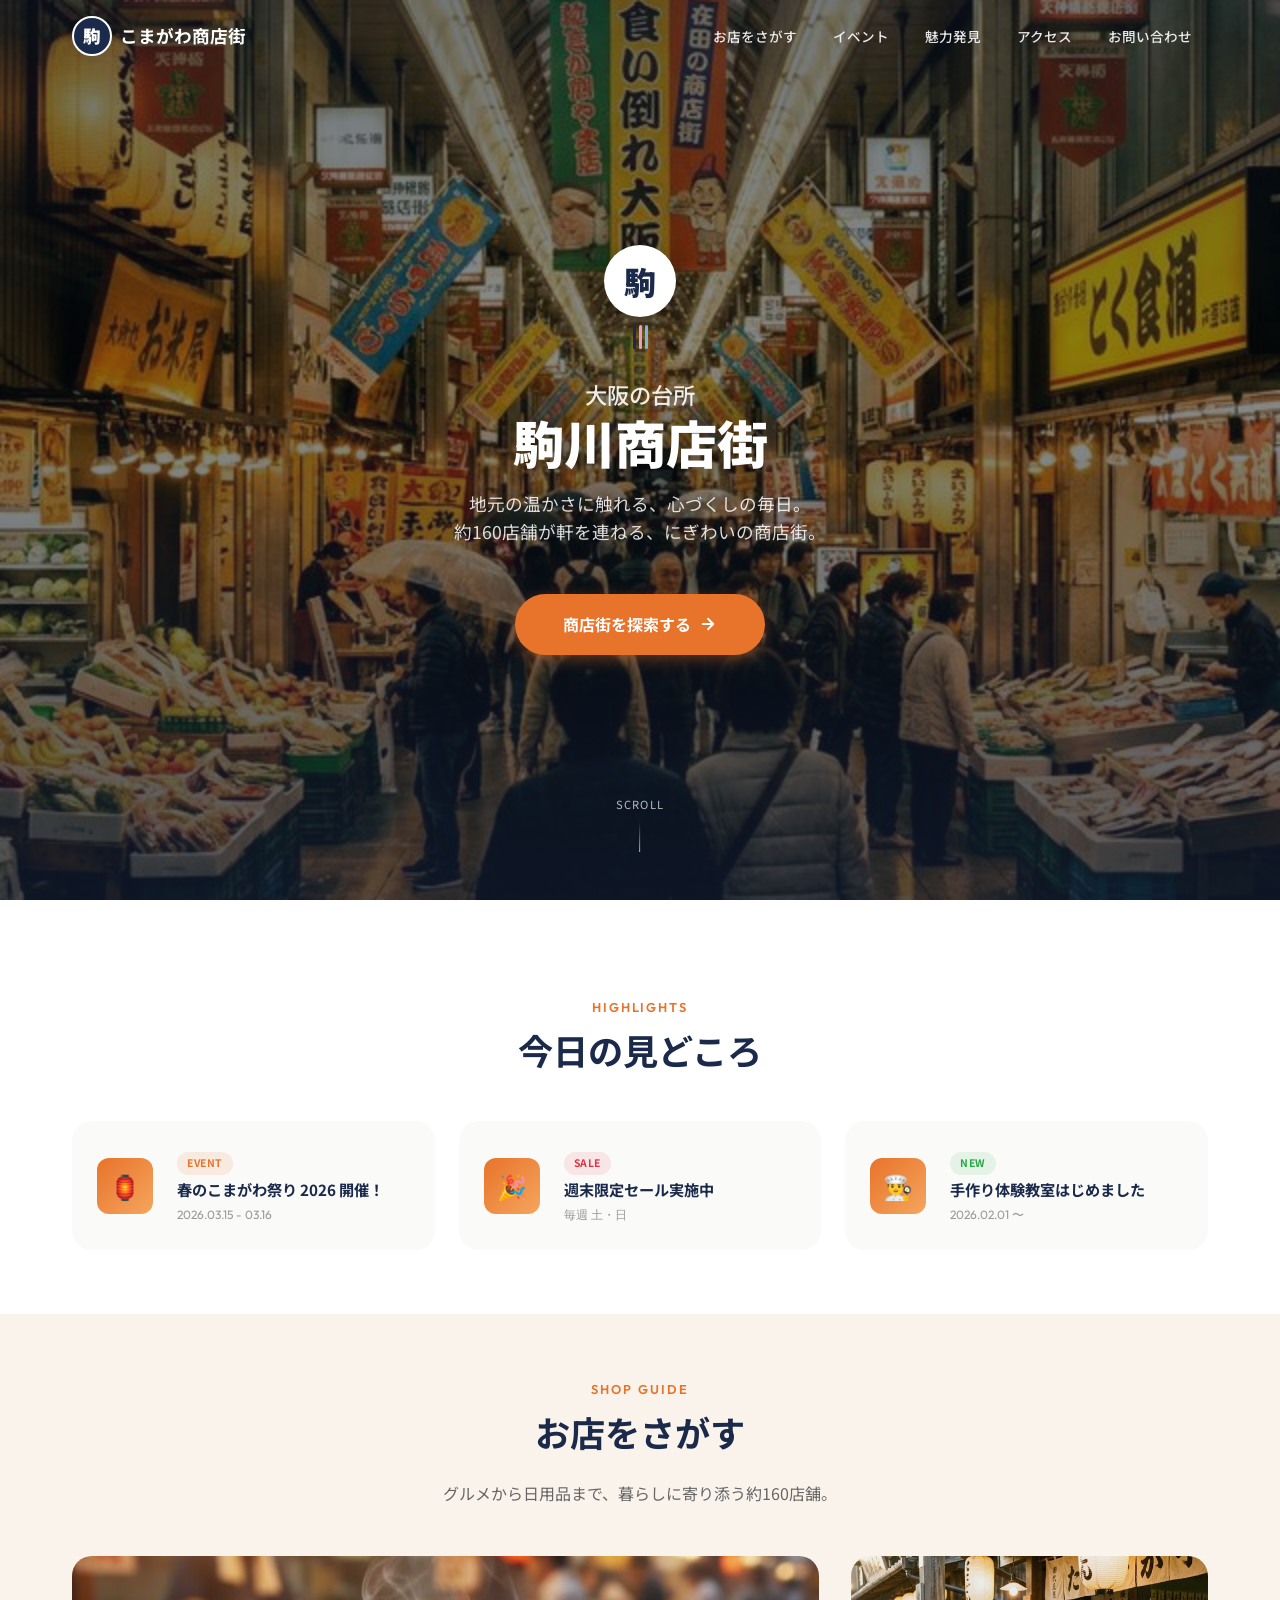
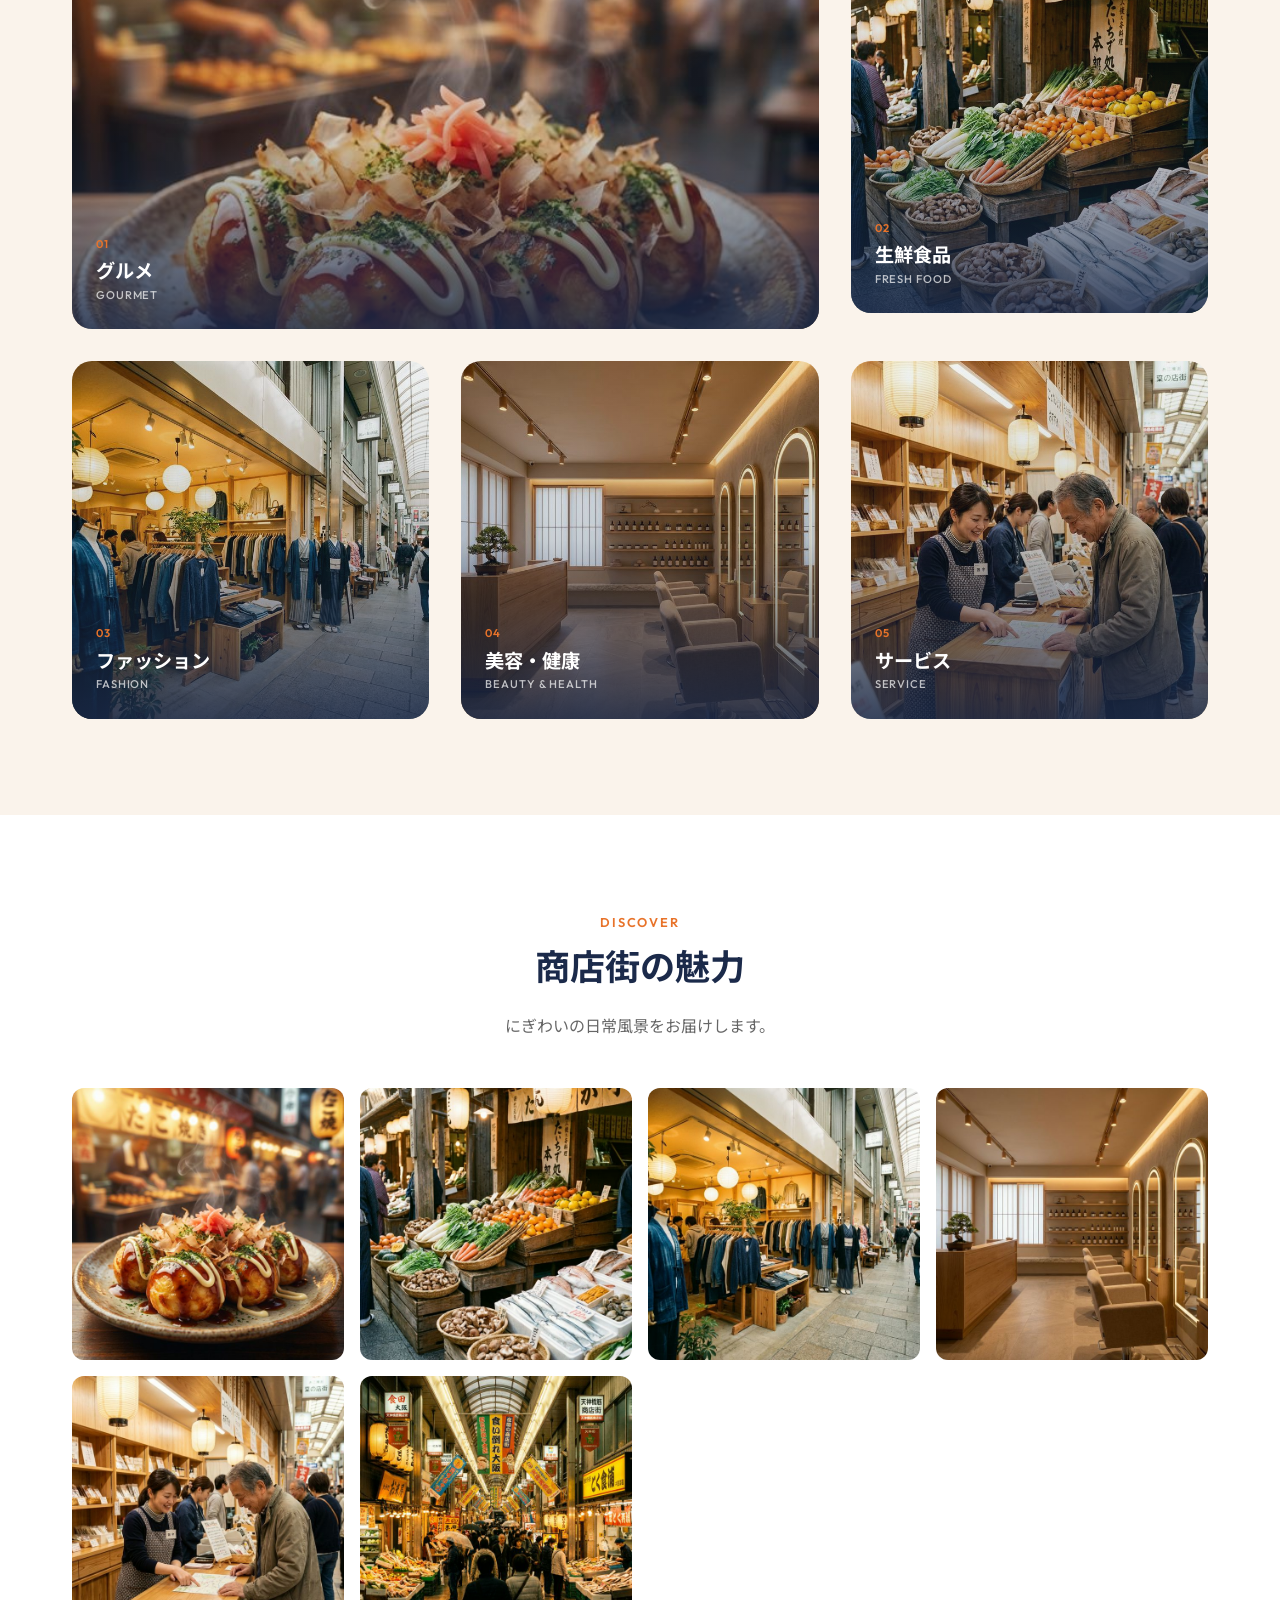
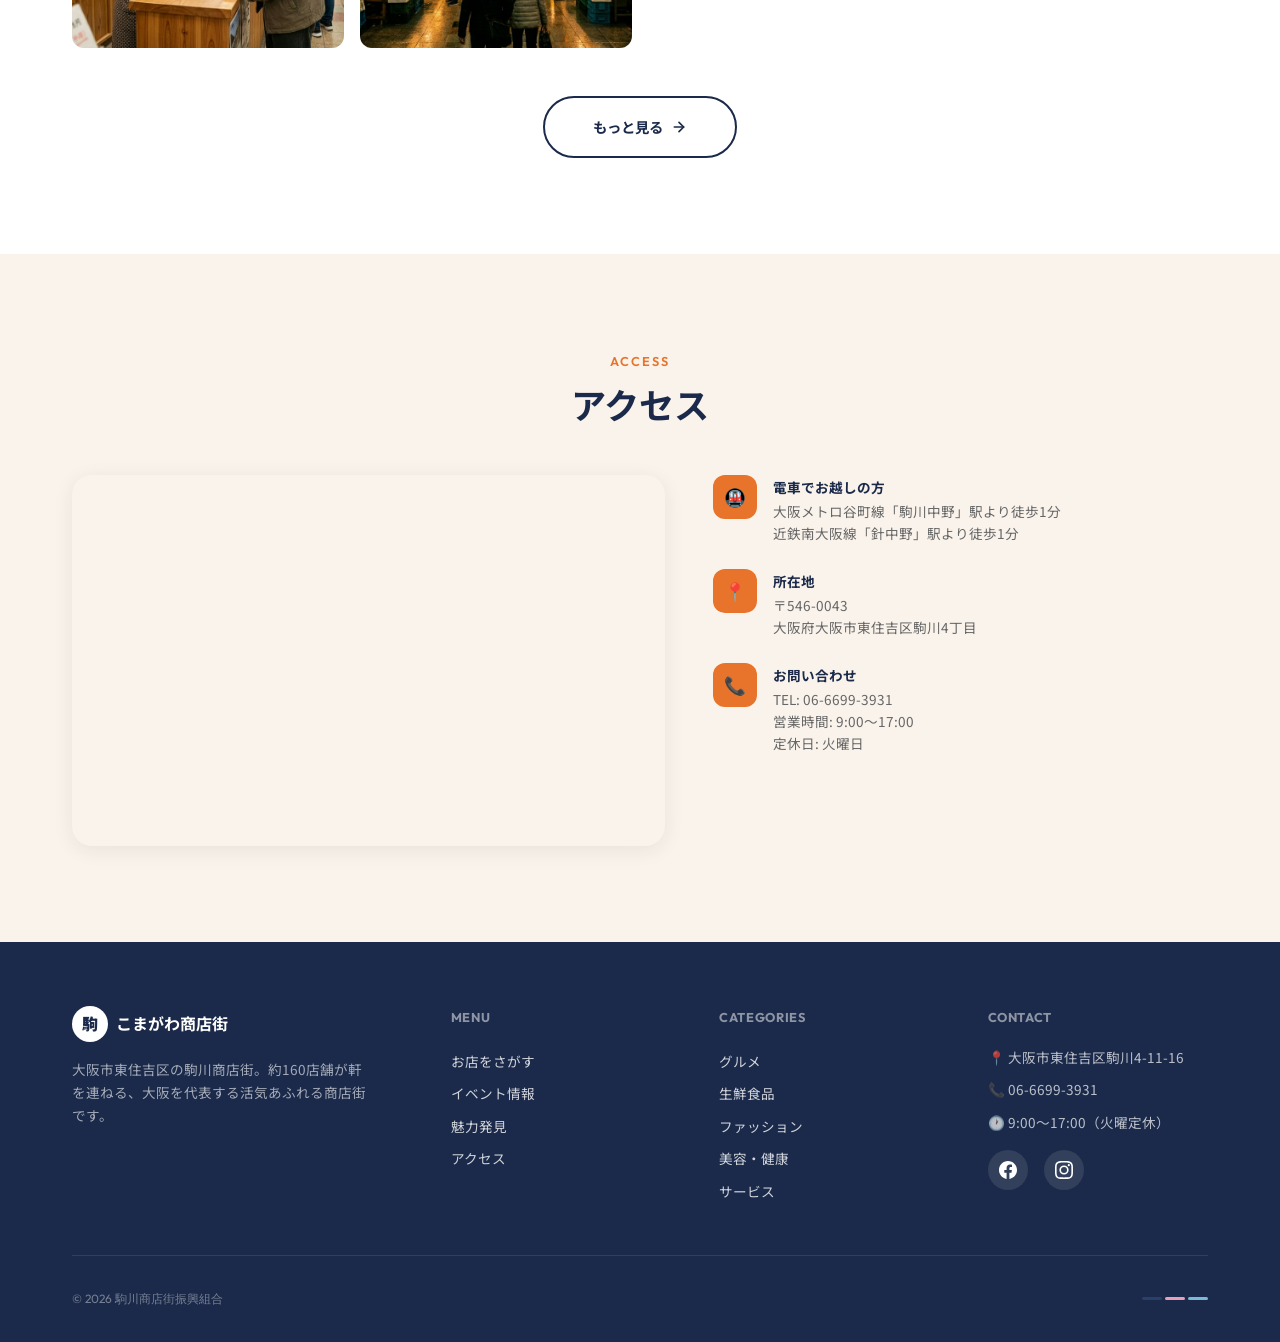
==== index.html @ 29449b1c "Initial commit: Komagawa Shopping Street renewal Phase 1 (Top page)" ====
<!DOCTYPE html>
<html lang="ja">
<head>
  <meta charset="UTF-8">
  <meta name="viewport" content="width=device-width, initial-scale=1.0">
  <title>駒川商店街 | 大阪の台所 こまがわ商店街</title>
  <meta name="description" content="大阪市東住吉区の駒川商店街。グルメ・生鮮食品・ファッション・美容など約160店舗が軒を連ねる、大阪を代表する商店街です。">
  <meta name="keywords" content="駒川商店街, こまがわ, 大阪, 東住吉区, 商店街, グルメ, ショッピング">
  <meta property="og:title" content="駒川商店街 | 大阪の台所 こまがわ商店街">
  <meta property="og:description" content="大阪市東住吉区の駒川商店街。グルメ・生鮮食品・ファッション・美容など約160店舗が軒を連ねる商店街。">
  <meta property="og:type" content="website">
  <meta property="og:url" content="https://komagawa.net/">
  <link rel="preconnect" href="https://fonts.googleapis.com">
  <link rel="preconnect" href="https://fonts.gstatic.com" crossorigin>
  <link href="https://fonts.googleapis.com/css2?family=Noto+Sans+JP:wght@400;500;700;900&family=Outfit:wght@400;500;600;700&display=swap" rel="stylesheet">
  <link rel="stylesheet" href="styles.css">
</head>
<body>

  <!-- ===== HEADER ===== -->
  <header class="header" id="header">
    <div class="header-inner">
      <a href="#" class="logo">
        <div class="logo-icon">駒</div>
        <span class="logo-text">こまがわ商店街</span>
      </a>

      <nav class="nav-desktop" id="navDesktop">
        <a href="#categories">お店をさがす</a>
        <a href="#highlights">イベント</a>
        <a href="#gallery">魅力発見</a>
        <a href="#access">アクセス</a>
        <a href="#footer">お問い合わせ</a>
      </nav>

      <button class="hamburger" id="hamburger" aria-label="メニューを開く">
        <span></span>
        <span></span>
        <span></span>
      </button>
    </div>
  </header>

  <!-- ===== MOBILE NAV ===== -->
  <nav class="nav-mobile" id="navMobile">
    <a href="#categories" class="nav-mobile-link">お店をさがす</a>
    <a href="#highlights" class="nav-mobile-link">イベント</a>
    <a href="#gallery" class="nav-mobile-link">魅力発見</a>
    <a href="#access" class="nav-mobile-link">アクセス</a>
    <a href="#footer" class="nav-mobile-link">お問い合わせ</a>
    <div class="nav-mobile-stripe">
      <span></span>
      <span></span>
      <span></span>
    </div>
  </nav>

  <!-- ===== HERO ===== -->
  <section class="hero" id="hero">
    <img src="images/hero.png" alt="駒川商店街の活気あふれる風景" class="hero-bg">
    <div class="hero-overlay"></div>

    <div class="hero-content">
      <div class="hero-logo-mark">
        <div class="hero-logo-circle">駒</div>
        <div class="hero-tricolor">
          <span></span>
          <span></span>
          <span></span>
        </div>
      </div>
      <h1 class="hero-title">
        <span>大阪の台所</span>
        駒川商店街
      </h1>
      <p class="hero-subtitle">地元の温かさに触れる、心づくしの毎日。<br>約160店舗が軒を連ねる、にぎわいの商店街。</p>
      <a href="#categories" class="hero-cta">
        商店街を探索する
        <svg xmlns="http://www.w3.org/2000/svg" viewBox="0 0 24 24" fill="none" stroke="currentColor" stroke-width="2.5" stroke-linecap="round" stroke-linejoin="round"><path d="M5 12h14"/><path d="m12 5 7 7-7 7"/></svg>
      </a>
    </div>

    <div class="hero-scroll">
      SCROLL
      <div class="hero-scroll-line"></div>
    </div>
  </section>

  <!-- ===== HIGHLIGHTS ===== -->
  <section class="highlights" id="highlights">
    <div class="container">
      <div class="highlights-header reveal">
        <p class="section-label">Highlights</p>
        <h2 class="section-title">今日の見どころ</h2>
      </div>

      <div class="highlights-grid">
        <a href="#" class="highlight-card reveal reveal-delay-1">
          <div class="highlight-icon">🏮</div>
          <div class="highlight-content">
            <span class="highlight-badge event">Event</span>
            <h3 class="highlight-title">春のこまがわ祭り 2026 開催！</h3>
            <p class="highlight-date">2026.03.15 - 03.16</p>
          </div>
        </a>

        <a href="#" class="highlight-card reveal reveal-delay-2">
          <div class="highlight-icon">🎉</div>
          <div class="highlight-content">
            <span class="highlight-badge sale">Sale</span>
            <h3 class="highlight-title">週末限定セール実施中</h3>
            <p class="highlight-date">毎週 土・日</p>
          </div>
        </a>

        <a href="#" class="highlight-card reveal reveal-delay-3">
          <div class="highlight-icon">👨‍🍳</div>
          <div class="highlight-content">
            <span class="highlight-badge news">New</span>
            <h3 class="highlight-title">手作り体験教室はじめました</h3>
            <p class="highlight-date">2026.02.01 〜</p>
          </div>
        </a>
      </div>
    </div>
  </section>

  <!-- ===== CATEGORIES ===== -->
  <section class="categories" id="categories">
    <div class="container">
      <div class="categories-header reveal">
        <p class="section-label">Shop Guide</p>
        <h2 class="section-title">お店をさがす</h2>
        <p class="section-subtitle">グルメから日用品まで、暮らしに寄り添う約160店舗。</p>
      </div>

      <div class="categories-grid">
        <a href="#" class="category-card featured reveal reveal-delay-1">
          <img src="images/gourmet.png" alt="グルメ" loading="lazy">
          <div class="category-overlay">
            <span class="category-number">01</span>
            <h3 class="category-name">グルメ</h3>
            <p class="category-name-en">Gourmet</p>
          </div>
          <div class="category-arrow">
            <svg xmlns="http://www.w3.org/2000/svg" width="16" height="16" viewBox="0 0 24 24" fill="none" stroke="currentColor" stroke-width="2.5" stroke-linecap="round" stroke-linejoin="round"><path d="M5 12h14"/><path d="m12 5 7 7-7 7"/></svg>
          </div>
        </a>

        <a href="#" class="category-card reveal reveal-delay-2">
          <img src="images/fresh-food.png" alt="生鮮食品" loading="lazy">
          <div class="category-overlay">
            <span class="category-number">02</span>
            <h3 class="category-name">生鮮食品</h3>
            <p class="category-name-en">Fresh Food</p>
          </div>
          <div class="category-arrow">
            <svg xmlns="http://www.w3.org/2000/svg" width="16" height="16" viewBox="0 0 24 24" fill="none" stroke="currentColor" stroke-width="2.5" stroke-linecap="round" stroke-linejoin="round"><path d="M5 12h14"/><path d="m12 5 7 7-7 7"/></svg>
          </div>
        </a>

        <a href="#" class="category-card reveal reveal-delay-3">
          <img src="images/fashion.png" alt="ファッション" loading="lazy">
          <div class="category-overlay">
            <span class="category-number">03</span>
            <h3 class="category-name">ファッション</h3>
            <p class="category-name-en">Fashion</p>
          </div>
          <div class="category-arrow">
            <svg xmlns="http://www.w3.org/2000/svg" width="16" height="16" viewBox="0 0 24 24" fill="none" stroke="currentColor" stroke-width="2.5" stroke-linecap="round" stroke-linejoin="round"><path d="M5 12h14"/><path d="m12 5 7 7-7 7"/></svg>
          </div>
        </a>

        <a href="#" class="category-card reveal reveal-delay-1">
          <img src="images/beauty.png" alt="美容・健康" loading="lazy">
          <div class="category-overlay">
            <span class="category-number">04</span>
            <h3 class="category-name">美容・健康</h3>
            <p class="category-name-en">Beauty & Health</p>
          </div>
          <div class="category-arrow">
            <svg xmlns="http://www.w3.org/2000/svg" width="16" height="16" viewBox="0 0 24 24" fill="none" stroke="currentColor" stroke-width="2.5" stroke-linecap="round" stroke-linejoin="round"><path d="M5 12h14"/><path d="m12 5 7 7-7 7"/></svg>
          </div>
        </a>

        <a href="#" class="category-card reveal reveal-delay-2">
          <img src="images/service.png" alt="サービス" loading="lazy">
          <div class="category-overlay">
            <span class="category-number">05</span>
            <h3 class="category-name">サービス</h3>
            <p class="category-name-en">Service</p>
          </div>
          <div class="category-arrow">
            <svg xmlns="http://www.w3.org/2000/svg" width="16" height="16" viewBox="0 0 24 24" fill="none" stroke="currentColor" stroke-width="2.5" stroke-linecap="round" stroke-linejoin="round"><path d="M5 12h14"/><path d="m12 5 7 7-7 7"/></svg>
          </div>
        </a>
      </div>
    </div>
  </section>

  <!-- ===== GALLERY ===== -->
  <section class="gallery" id="gallery">
    <div class="container">
      <div class="gallery-header reveal">
        <p class="section-label">Discover</p>
        <h2 class="section-title">商店街の魅力</h2>
        <p class="section-subtitle">にぎわいの日常風景をお届けします。</p>
      </div>

      <div class="gallery-grid">
        <div class="gallery-item reveal">
          <img src="images/gourmet.png" alt="商店街の風景" loading="lazy">
          <div class="gallery-item-overlay">
            <svg xmlns="http://www.w3.org/2000/svg" viewBox="0 0 24 24" fill="none" stroke="currentColor" stroke-width="2" stroke-linecap="round" stroke-linejoin="round"><circle cx="11" cy="11" r="8"/><path d="m21 21-4.3-4.3"/></svg>
          </div>
        </div>
        <div class="gallery-item reveal reveal-delay-1">
          <img src="images/fresh-food.png" alt="新鮮な食材" loading="lazy">
          <div class="gallery-item-overlay">
            <svg xmlns="http://www.w3.org/2000/svg" viewBox="0 0 24 24" fill="none" stroke="currentColor" stroke-width="2" stroke-linecap="round" stroke-linejoin="round"><circle cx="11" cy="11" r="8"/><path d="m21 21-4.3-4.3"/></svg>
          </div>
        </div>
        <div class="gallery-item reveal reveal-delay-2">
          <img src="images/fashion.png" alt="おしゃれなお店" loading="lazy">
          <div class="gallery-item-overlay">
            <svg xmlns="http://www.w3.org/2000/svg" viewBox="0 0 24 24" fill="none" stroke="currentColor" stroke-width="2" stroke-linecap="round" stroke-linejoin="round"><circle cx="11" cy="11" r="8"/><path d="m21 21-4.3-4.3"/></svg>
          </div>
        </div>
        <div class="gallery-item reveal reveal-delay-3">
          <img src="images/beauty.png" alt="くつろぎの空間" loading="lazy">
          <div class="gallery-item-overlay">
            <svg xmlns="http://www.w3.org/2000/svg" viewBox="0 0 24 24" fill="none" stroke="currentColor" stroke-width="2" stroke-linecap="round" stroke-linejoin="round"><circle cx="11" cy="11" r="8"/><path d="m21 21-4.3-4.3"/></svg>
          </div>
        </div>
        <div class="gallery-item reveal">
          <img src="images/service.png" alt="あたたかい接客" loading="lazy">
          <div class="gallery-item-overlay">
            <svg xmlns="http://www.w3.org/2000/svg" viewBox="0 0 24 24" fill="none" stroke="currentColor" stroke-width="2" stroke-linecap="round" stroke-linejoin="round"><circle cx="11" cy="11" r="8"/><path d="m21 21-4.3-4.3"/></svg>
          </div>
        </div>
        <div class="gallery-item reveal reveal-delay-1">
          <img src="images/hero.png" alt="にぎわう商店街" loading="lazy">
          <div class="gallery-item-overlay">
            <svg xmlns="http://www.w3.org/2000/svg" viewBox="0 0 24 24" fill="none" stroke="currentColor" stroke-width="2" stroke-linecap="round" stroke-linejoin="round"><circle cx="11" cy="11" r="8"/><path d="m21 21-4.3-4.3"/></svg>
          </div>
        </div>
      </div>

      <div class="gallery-more reveal">
        <a href="#" class="btn-outline">
          もっと見る
          <svg xmlns="http://www.w3.org/2000/svg" width="16" height="16" viewBox="0 0 24 24" fill="none" stroke="currentColor" stroke-width="2.5" stroke-linecap="round" stroke-linejoin="round"><path d="M5 12h14"/><path d="m12 5 7 7-7 7"/></svg>
        </a>
      </div>
    </div>
  </section>

  <!-- ===== ACCESS ===== -->
  <section class="access" id="access">
    <div class="container">
      <div class="access-header reveal">
        <p class="section-label">Access</p>
        <h2 class="section-title">アクセス</h2>
      </div>

      <div class="access-content">
        <div class="access-map reveal">
          <iframe
            src="https://www.google.com/maps/embed?pb=!1m18!1m12!1m3!1d3282.0!2d135.5290147!3d34.6213475!2m3!1f0!2f0!3f0!3m2!1i1024!2i768!4f13.1!3m3!1m2!1s0x6000de843fb2a0e5%3A0x6c18db83223bc1f5!2z6aeS5bed5ZWG5bqX6KGX!5e0!3m2!1sja!2sjp!4v1700000000000!5m2!1sja!2sjp"
            allowfullscreen=""
            loading="lazy"
            referrerpolicy="no-referrer-when-downgrade"
            title="駒川商店街の地図">
          </iframe>
        </div>

        <div class="access-info reveal reveal-delay-1">
          <div class="access-item">
            <div class="access-item-icon">🚇</div>
            <div class="access-item-content">
              <h4>電車でお越しの方</h4>
              <p>大阪メトロ谷町線「駒川中野」駅より徒歩1分<br>近鉄南大阪線「針中野」駅より徒歩1分</p>
            </div>
          </div>

          <div class="access-item">
            <div class="access-item-icon">📍</div>
            <div class="access-item-content">
              <h4>所在地</h4>
              <p>〒546-0043<br>大阪府大阪市東住吉区駒川4丁目</p>
            </div>
          </div>

          <div class="access-item">
            <div class="access-item-icon">📞</div>
            <div class="access-item-content">
              <h4>お問い合わせ</h4>
              <p>TEL: 06-6699-3931<br>営業時間: 9:00〜17:00<br>定休日: 火曜日</p>
            </div>
          </div>
        </div>
      </div>
    </div>
  </section>

  <!-- ===== FOOTER ===== -->
  <footer class="footer" id="footer">
    <div class="container">
      <div class="footer-inner">
        <div class="footer-brand">
          <div class="footer-logo">
            <div class="footer-logo-icon">駒</div>
            <span class="footer-logo-text">こまがわ商店街</span>
          </div>
          <p class="footer-description">大阪市東住吉区の駒川商店街。約160店舗が軒を連ねる、大阪を代表する活気あふれる商店街です。</p>
        </div>

        <div class="footer-nav">
          <h4>Menu</h4>
          <a href="#categories">お店をさがす</a>
          <a href="#highlights">イベント情報</a>
          <a href="#gallery">魅力発見</a>
          <a href="#access">アクセス</a>
        </div>

        <div class="footer-nav">
          <h4>Categories</h4>
          <a href="#">グルメ</a>
          <a href="#">生鮮食品</a>
          <a href="#">ファッション</a>
          <a href="#">美容・健康</a>
          <a href="#">サービス</a>
        </div>

        <div class="footer-nav">
          <h4>Contact</h4>
          <div class="footer-contact-info">
            <p>📍 大阪市東住吉区駒川4-11-16</p>
            <p>📞 06-6699-3931</p>
            <p>🕐 9:00〜17:00（火曜定休）</p>
          </div>
          <div class="footer-social">
            <a href="https://www.facebook.com/komanaka/" target="_blank" rel="noopener noreferrer" aria-label="Facebook">
              <svg xmlns="http://www.w3.org/2000/svg" width="18" height="18" viewBox="0 0 24 24" fill="currentColor"><path d="M24 12.073c0-6.627-5.373-12-12-12s-12 5.373-12 12c0 5.99 4.388 10.954 10.125 11.854v-8.385H7.078v-3.47h3.047V9.43c0-3.007 1.792-4.669 4.533-4.669 1.312 0 2.686.235 2.686.235v2.953H15.83c-1.491 0-1.956.925-1.956 1.874v2.25h3.328l-.532 3.47h-2.796v8.385C19.612 23.027 24 18.062 24 12.073z"/></svg>
            </a>
            <a href="#" aria-label="Instagram">
              <svg xmlns="http://www.w3.org/2000/svg" width="18" height="18" viewBox="0 0 24 24" fill="currentColor"><path d="M12 2.163c3.204 0 3.584.012 4.85.07 3.252.148 4.771 1.691 4.919 4.919.058 1.265.069 1.645.069 4.849 0 3.205-.012 3.584-.069 4.849-.149 3.225-1.664 4.771-4.919 4.919-1.266.058-1.644.07-4.85.07-3.204 0-3.584-.012-4.849-.07-3.26-.149-4.771-1.699-4.919-4.92-.058-1.265-.07-1.644-.07-4.849 0-3.204.013-3.583.07-4.849.149-3.227 1.664-4.771 4.919-4.919 1.266-.057 1.645-.069 4.849-.069zM12 0C8.741 0 8.333.014 7.053.072 2.695.272.273 2.69.073 7.052.014 8.333 0 8.741 0 12c0 3.259.014 3.668.072 4.948.2 4.358 2.618 6.78 6.98 6.98C8.333 23.986 8.741 24 12 24c3.259 0 3.668-.014 4.948-.072 4.354-.2 6.782-2.618 6.979-6.98.059-1.28.073-1.689.073-4.948 0-3.259-.014-3.667-.072-4.947-.196-4.354-2.617-6.78-6.979-6.98C15.668.014 15.259 0 12 0zm0 5.838a6.162 6.162 0 100 12.324 6.162 6.162 0 000-12.324zM12 16a4 4 0 110-8 4 4 0 010 8zm6.406-11.845a1.44 1.44 0 100 2.881 1.44 1.44 0 000-2.881z"/></svg>
            </a>
          </div>
        </div>
      </div>

      <div class="footer-bottom">
        <p>&copy; 2026 駒川商店街振興組合</p>
        <div class="footer-tricolor">
          <span></span>
          <span></span>
          <span></span>
        </div>
      </div>
    </div>
  </footer>

  <script src="app.js"></script>
</body>
</html>
---- styles.css ----
/* ============================================
   駒川商店街 リニューアル - Design System & Styles
   ============================================ */

/* --- CSS Custom Properties (Design Tokens) --- */
:root {
  /* Colors */
  --color-primary: #1B2A4A;
  --color-primary-light: #2A3F6B;
  --color-primary-dark: #0F1A30;
  --color-accent: #E8732A;
  --color-accent-hover: #D4621D;
  --color-accent-light: rgba(232, 115, 42, 0.1);
  --color-warm-beige: #F5E6D3;
  --color-warm-beige-light: #FAF3EB;
  --color-text: #333333;
  --color-text-light: #666666;
  --color-text-muted: #999999;
  --color-white: #FFFFFF;
  --color-offwhite: #FAFAF8;
  --color-border: #E8E4DF;
  --color-shadow: rgba(27, 42, 74, 0.08);
  --color-shadow-strong: rgba(27, 42, 74, 0.15);
  --color-overlay: rgba(27, 42, 74, 0.55);

  /* Typography */
  --font-primary: 'Noto Sans JP', 'Hiragino Kaku Gothic ProN', 'メイリオ', sans-serif;
  --font-accent: 'Outfit', sans-serif;
  --fw-regular: 400;
  --fw-medium: 500;
  --fw-bold: 700;
  --fw-black: 900;

  /* Spacing */
  --space-xs: 0.25rem;
  --space-sm: 0.5rem;
  --space-md: 1rem;
  --space-lg: 1.5rem;
  --space-xl: 2rem;
  --space-2xl: 3rem;
  --space-3xl: 4rem;
  --space-4xl: 6rem;

  /* Border Radius */
  --radius-sm: 6px;
  --radius-md: 12px;
  --radius-lg: 20px;
  --radius-xl: 28px;
  --radius-full: 9999px;

  /* Transitions */
  --transition-fast: 0.2s ease;
  --transition-base: 0.3s ease;
  --transition-slow: 0.5s ease;
  --transition-spring: 0.4s cubic-bezier(0.34, 1.56, 0.64, 1);

  /* Layout */
  --max-width: 1200px;
  --header-height: 72px;
}

/* --- Reset & Base --- */
*, *::before, *::after {
  margin: 0;
  padding: 0;
  box-sizing: border-box;
}

html {
  scroll-behavior: smooth;
  -webkit-text-size-adjust: 100%;
}

body {
  font-family: var(--font-primary);
  font-weight: var(--fw-regular);
  color: var(--color-text);
  background-color: var(--color-offwhite);
  line-height: 1.8;
  overflow-x: hidden;
  -webkit-font-smoothing: antialiased;
  -moz-osx-font-smoothing: grayscale;
}

img {
  max-width: 100%;
  height: auto;
  display: block;
}

a {
  text-decoration: none;
  color: inherit;
  transition: color var(--transition-fast);
}

ul, ol {
  list-style: none;
}

button {
  cursor: pointer;
  border: none;
  background: none;
  font-family: inherit;
}

/* --- Utility --- */
.container {
  width: 100%;
  max-width: var(--max-width);
  margin: 0 auto;
  padding: 0 var(--space-xl);
}

.section-label {
  font-family: var(--font-accent);
  font-size: 0.8rem;
  font-weight: 600;
  letter-spacing: 0.15em;
  text-transform: uppercase;
  color: var(--color-accent);
  margin-bottom: var(--space-sm);
}

.section-title {
  font-size: clamp(1.6rem, 4vw, 2.2rem);
  font-weight: var(--fw-bold);
  color: var(--color-primary);
  margin-bottom: var(--space-lg);
  line-height: 1.3;
}

.section-subtitle {
  font-size: 1rem;
  color: var(--color-text-light);
  max-width: 600px;
  margin: 0 auto var(--space-2xl);
}

/* --- Scroll animations --- */
.reveal {
  opacity: 0;
  transform: translateY(30px);
  transition: opacity 0.7s ease, transform 0.7s ease;
}

.reveal.visible {
  opacity: 1;
  transform: translateY(0);
}

.reveal-delay-1 { transition-delay: 0.1s; }
.reveal-delay-2 { transition-delay: 0.2s; }
.reveal-delay-3 { transition-delay: 0.3s; }
.reveal-delay-4 { transition-delay: 0.4s; }

/* ============================================
   HEADER
   ============================================ */
.header {
  position: fixed;
  top: 0;
  left: 0;
  width: 100%;
  height: var(--header-height);
  z-index: 1000;
  transition: background-color var(--transition-base),
              box-shadow var(--transition-base);
}

.header.scrolled {
  background-color: rgba(255, 255, 255, 0.97);
  backdrop-filter: blur(12px);
  -webkit-backdrop-filter: blur(12px);
  box-shadow: 0 2px 20px var(--color-shadow);
}

.header-inner {
  display: flex;
  align-items: center;
  justify-content: space-between;
  height: 100%;
  max-width: var(--max-width);
  margin: 0 auto;
  padding: 0 var(--space-xl);
}

.logo {
  display: flex;
  align-items: center;
  gap: var(--space-sm);
  z-index: 1001;
}

.logo-icon {
  width: 40px;
  height: 40px;
  background: var(--color-primary);
  border-radius: 50%;
  display: flex;
  align-items: center;
  justify-content: center;
  color: var(--color-white);
  font-weight: var(--fw-black);
  font-size: 1.1rem;
  border: 2px solid var(--color-white);
  box-shadow: 0 2px 8px var(--color-shadow);
}

.logo-text {
  font-weight: var(--fw-bold);
  font-size: 1.1rem;
  color: var(--color-white);
  transition: color var(--transition-base);
  white-space: nowrap;
}

.header.scrolled .logo-text {
  color: var(--color-primary);
}

/* Desktop Nav */
.nav-desktop {
  display: none;
}

.nav-desktop a {
  font-size: 0.85rem;
  font-weight: var(--fw-medium);
  color: rgba(255, 255, 255, 0.9);
  padding: var(--space-sm) var(--space-md);
  border-radius: var(--radius-full);
  transition: all var(--transition-fast);
  position: relative;
}

.header.scrolled .nav-desktop a {
  color: var(--color-text);
}

.nav-desktop a:hover {
  color: var(--color-accent);
}

.nav-desktop a::after {
  content: '';
  position: absolute;
  bottom: 0;
  left: 50%;
  transform: translateX(-50%) scaleX(0);
  width: 20px;
  height: 2px;
  background: var(--color-accent);
  border-radius: var(--radius-full);
  transition: transform var(--transition-fast);
}

.nav-desktop a:hover::after {
  transform: translateX(-50%) scaleX(1);
}

/* Hamburger */
.hamburger {
  display: flex;
  flex-direction: column;
  gap: 5px;
  width: 28px;
  padding: 4px 0;
  z-index: 1001;
}

.hamburger span {
  display: block;
  height: 2px;
  background: var(--color-white);
  border-radius: var(--radius-full);
  transition: all var(--transition-base);
}

.header.scrolled .hamburger span {
  background: var(--color-primary);
}

.hamburger.active span:nth-child(1) {
  transform: rotate(45deg) translate(5px, 5px);
  background: var(--color-primary);
}

.hamburger.active span:nth-child(2) {
  opacity: 0;
}

.hamburger.active span:nth-child(3) {
  transform: rotate(-45deg) translate(5px, -5px);
  background: var(--color-primary);
}

/* Mobile Nav Overlay */
.nav-mobile {
  position: fixed;
  top: 0;
  left: 0;
  width: 100%;
  height: 100dvh;
  background: var(--color-offwhite);
  z-index: 999;
  display: flex;
  flex-direction: column;
  align-items: center;
  justify-content: center;
  gap: var(--space-lg);
  opacity: 0;
  pointer-events: none;
  transition: opacity var(--transition-base);
}

.nav-mobile.active {
  opacity: 1;
  pointer-events: all;
}

.nav-mobile a {
  font-size: 1.3rem;
  font-weight: var(--fw-bold);
  color: var(--color-primary);
  padding: var(--space-sm) var(--space-xl);
  border-radius: var(--radius-md);
  transition: all var(--transition-fast);
  transform: translateY(20px);
  opacity: 0;
}

.nav-mobile.active a {
  transform: translateY(0);
  opacity: 1;
}

.nav-mobile a:nth-child(1) { transition-delay: 0.05s; }
.nav-mobile a:nth-child(2) { transition-delay: 0.1s; }
.nav-mobile a:nth-child(3) { transition-delay: 0.15s; }
.nav-mobile a:nth-child(4) { transition-delay: 0.2s; }
.nav-mobile a:nth-child(5) { transition-delay: 0.25s; }
.nav-mobile a:nth-child(6) { transition-delay: 0.3s; }

.nav-mobile a:hover {
  color: var(--color-accent);
  background: var(--color-accent-light);
}

/* Tricolor Stripe */
.nav-mobile-stripe {
  display: flex;
  gap: 4px;
  margin-top: var(--space-xl);
}

.nav-mobile-stripe span {
  width: 4px;
  height: 40px;
  border-radius: var(--radius-full);
}

.nav-mobile-stripe span:nth-child(1) { background: var(--color-primary); }
.nav-mobile-stripe span:nth-child(2) { background: #E8A0B8; }
.nav-mobile-stripe span:nth-child(3) { background: #7CB8D9; }

/* ============================================
   HERO SECTION
   ============================================ */
.hero {
  position: relative;
  height: 100vh;
  min-height: 600px;
  max-height: 900px;
  display: flex;
  align-items: center;
  justify-content: center;
  overflow: hidden;
}

.hero-bg {
  position: absolute;
  top: 0;
  left: 0;
  width: 100%;
  height: 100%;
  object-fit: cover;
  object-position: center;
  filter: brightness(0.6);
}

.hero-overlay {
  position: absolute;
  top: 0;
  left: 0;
  width: 100%;
  height: 100%;
  background: linear-gradient(
    to bottom,
    rgba(27, 42, 74, 0.3) 0%,
    rgba(27, 42, 74, 0.1) 40%,
    rgba(27, 42, 74, 0.5) 100%
  );
}

.hero-content {
  position: relative;
  z-index: 2;
  text-align: center;
  color: var(--color-white);
  padding: 0 var(--space-xl);
}

.hero-logo-mark {
  display: flex;
  flex-direction: column;
  align-items: center;
  gap: var(--space-sm);
  margin-bottom: var(--space-xl);
}

.hero-logo-circle {
  width: 72px;
  height: 72px;
  background: var(--color-white);
  border-radius: 50%;
  display: flex;
  align-items: center;
  justify-content: center;
  font-size: 2rem;
  font-weight: var(--fw-black);
  color: var(--color-primary);
  box-shadow: 0 4px 20px rgba(0, 0, 0, 0.2);
  animation: float 3s ease-in-out infinite;
}

@keyframes float {
  0%, 100% { transform: translateY(0); }
  50% { transform: translateY(-8px); }
}

.hero-tricolor {
  display: flex;
  gap: 3px;
}

.hero-tricolor span {
  width: 3px;
  height: 24px;
  border-radius: var(--radius-full);
}

.hero-tricolor span:nth-child(1) { background: var(--color-primary); }
.hero-tricolor span:nth-child(2) { background: #E8A0B8; }
.hero-tricolor span:nth-child(3) { background: #7CB8D9; }

.hero-title {
  font-size: clamp(1.8rem, 6vw, 3.2rem);
  font-weight: var(--fw-black);
  line-height: 1.2;
  margin-bottom: var(--space-md);
  text-shadow: 0 2px 20px rgba(0, 0, 0, 0.3);
}

.hero-title span {
  display: block;
  font-size: clamp(1rem, 3vw, 1.4rem);
  font-weight: var(--fw-medium);
  opacity: 0.9;
  margin-bottom: var(--space-xs);
}

.hero-subtitle {
  font-size: clamp(0.9rem, 2vw, 1.1rem);
  font-weight: var(--fw-regular);
  opacity: 0.85;
  margin-bottom: var(--space-2xl);
  line-height: 1.6;
}

.hero-cta {
  display: inline-flex;
  align-items: center;
  gap: var(--space-sm);
  background: var(--color-accent);
  color: var(--color-white);
  padding: var(--space-md) var(--space-2xl);
  border-radius: var(--radius-full);
  font-size: 1rem;
  font-weight: var(--fw-bold);
  transition: all var(--transition-spring);
  box-shadow: 0 4px 15px rgba(232, 115, 42, 0.4);
}

.hero-cta:hover {
  background: var(--color-accent-hover);
  transform: translateY(-2px) scale(1.03);
  box-shadow: 0 6px 25px rgba(232, 115, 42, 0.5);
}

.hero-cta svg {
  width: 18px;
  height: 18px;
  transition: transform var(--transition-fast);
}

.hero-cta:hover svg {
  transform: translateX(3px);
}

.hero-scroll {
  position: absolute;
  bottom: var(--space-2xl);
  left: 50%;
  transform: translateX(-50%);
  z-index: 2;
  display: flex;
  flex-direction: column;
  align-items: center;
  gap: var(--space-sm);
  color: rgba(255, 255, 255, 0.7);
  font-size: 0.7rem;
  letter-spacing: 0.1em;
  animation: bounce 2s ease-in-out infinite;
}

@keyframes bounce {
  0%, 100% { transform: translateX(-50%) translateY(0); }
  50% { transform: translateX(-50%) translateY(6px); }
}

.hero-scroll-line {
  width: 1px;
  height: 30px;
  background: linear-gradient(to bottom, transparent, rgba(255,255,255,0.7));
}

/* ============================================
   HIGHLIGHTS SECTION (イベント・お知らせ)
   ============================================ */
.highlights {
  padding: var(--space-4xl) 0 var(--space-3xl);
  background: var(--color-white);
}

.highlights-header {
  text-align: center;
  margin-bottom: var(--space-2xl);
}

.highlights-grid {
  display: grid;
  grid-template-columns: 1fr;
  gap: var(--space-lg);
}

.highlight-card {
  display: flex;
  align-items: center;
  gap: var(--space-lg);
  background: var(--color-offwhite);
  border-radius: var(--radius-lg);
  padding: var(--space-lg);
  transition: all var(--transition-base);
  border: 1px solid transparent;
}

.highlight-card:hover {
  transform: translateY(-3px);
  box-shadow: 0 8px 30px var(--color-shadow);
  border-color: var(--color-border);
}

.highlight-icon {
  flex-shrink: 0;
  width: 56px;
  height: 56px;
  background: linear-gradient(135deg, var(--color-accent), #f5a55e);
  border-radius: var(--radius-md);
  display: flex;
  align-items: center;
  justify-content: center;
  font-size: 1.5rem;
}

.highlight-content {
  flex: 1;
  min-width: 0;
}

.highlight-badge {
  display: inline-block;
  font-size: 0.65rem;
  font-weight: var(--fw-bold);
  text-transform: uppercase;
  letter-spacing: 0.05em;
  padding: 2px 10px;
  border-radius: var(--radius-full);
  margin-bottom: var(--space-xs);
}

.highlight-badge.event {
  background: rgba(232, 115, 42, 0.12);
  color: var(--color-accent);
}

.highlight-badge.sale {
  background: rgba(220, 53, 69, 0.1);
  color: #dc3545;
}

.highlight-badge.news {
  background: rgba(40, 167, 69, 0.1);
  color: #28a745;
}

.highlight-title {
  font-size: 0.95rem;
  font-weight: var(--fw-bold);
  color: var(--color-primary);
  line-height: 1.4;
  margin-bottom: var(--space-xs);
}

.highlight-date {
  font-size: 0.75rem;
  color: var(--color-text-muted);
  font-family: var(--font-accent);
}

/* ============================================
   CATEGORIES SECTION
   ============================================ */
.categories {
  padding: var(--space-3xl) 0 var(--space-4xl);
  background: var(--color-warm-beige-light);
}

.categories-header {
  text-align: center;
  margin-bottom: var(--space-2xl);
}

.categories-grid {
  display: grid;
  grid-template-columns: repeat(2, 1fr);
  gap: var(--space-md);
}

.category-card {
  position: relative;
  border-radius: var(--radius-lg);
  overflow: hidden;
  aspect-ratio: 1;
  cursor: pointer;
  group: category;
}

.category-card.featured {
  grid-column: span 2;
  aspect-ratio: 2 / 1;
}

.category-card img {
  width: 100%;
  height: 100%;
  object-fit: cover;
  transition: transform var(--transition-slow);
}

.category-card:hover img {
  transform: scale(1.08);
}

.category-overlay {
  position: absolute;
  inset: 0;
  background: linear-gradient(
    to top,
    rgba(27, 42, 74, 0.85) 0%,
    rgba(27, 42, 74, 0.2) 50%,
    rgba(27, 42, 74, 0.05) 100%
  );
  display: flex;
  flex-direction: column;
  justify-content: flex-end;
  padding: var(--space-lg);
  transition: background var(--transition-base);
}

.category-card:hover .category-overlay {
  background: linear-gradient(
    to top,
    rgba(232, 115, 42, 0.9) 0%,
    rgba(232, 115, 42, 0.3) 50%,
    rgba(232, 115, 42, 0.05) 100%
  );
}

.category-number {
  font-family: var(--font-accent);
  font-size: 0.7rem;
  font-weight: 600;
  letter-spacing: 0.1em;
  color: var(--color-accent);
  margin-bottom: var(--space-xs);
  transition: color var(--transition-base);
}

.category-card:hover .category-number {
  color: rgba(255, 255, 255, 0.8);
}

.category-name {
  font-size: 1.2rem;
  font-weight: var(--fw-bold);
  color: var(--color-white);
  line-height: 1.3;
}

.category-name-en {
  font-family: var(--font-accent);
  font-size: 0.7rem;
  font-weight: 500;
  letter-spacing: 0.08em;
  color: rgba(255, 255, 255, 0.7);
  text-transform: uppercase;
  margin-top: 2px;
}

.category-arrow {
  position: absolute;
  top: var(--space-md);
  right: var(--space-md);
  width: 36px;
  height: 36px;
  background: rgba(255, 255, 255, 0.15);
  backdrop-filter: blur(8px);
  border-radius: 50%;
  display: flex;
  align-items: center;
  justify-content: center;
  color: var(--color-white);
  opacity: 0;
  transform: translateX(-5px);
  transition: all var(--transition-base);
}

.category-card:hover .category-arrow {
  opacity: 1;
  transform: translateX(0);
}

/* ============================================
   GALLERY SECTION
   ============================================ */
.gallery {
  padding: var(--space-4xl) 0;
  background: var(--color-white);
}

.gallery-header {
  text-align: center;
  margin-bottom: var(--space-2xl);
}

.gallery-grid {
  display: grid;
  grid-template-columns: repeat(3, 1fr);
  gap: var(--space-sm);
}

.gallery-item {
  position: relative;
  aspect-ratio: 1;
  border-radius: var(--radius-md);
  overflow: hidden;
  cursor: pointer;
}

.gallery-item img {
  width: 100%;
  height: 100%;
  object-fit: cover;
  transition: transform var(--transition-slow);
}

.gallery-item:hover img {
  transform: scale(1.1);
}

.gallery-item-overlay {
  position: absolute;
  inset: 0;
  background: rgba(27, 42, 74, 0);
  display: flex;
  align-items: center;
  justify-content: center;
  transition: background var(--transition-base);
}

.gallery-item:hover .gallery-item-overlay {
  background: rgba(27, 42, 74, 0.3);
}

.gallery-item-overlay svg {
  color: var(--color-white);
  width: 24px;
  height: 24px;
  opacity: 0;
  transform: scale(0.8);
  transition: all var(--transition-base);
}

.gallery-item:hover .gallery-item-overlay svg {
  opacity: 1;
  transform: scale(1);
}

.gallery-more {
  display: flex;
  justify-content: center;
  margin-top: var(--space-2xl);
}

.btn-outline {
  display: inline-flex;
  align-items: center;
  gap: var(--space-sm);
  padding: var(--space-md) var(--space-2xl);
  border: 2px solid var(--color-primary);
  border-radius: var(--radius-full);
  color: var(--color-primary);
  font-weight: var(--fw-bold);
  font-size: 0.9rem;
  transition: all var(--transition-spring);
}

.btn-outline:hover {
  background: var(--color-primary);
  color: var(--color-white);
  transform: translateY(-2px);
  box-shadow: 0 4px 15px var(--color-shadow-strong);
}

/* ============================================
   ACCESS SECTION
   ============================================ */
.access {
  padding: var(--space-4xl) 0;
  background: var(--color-warm-beige-light);
}

.access-header {
  text-align: center;
  margin-bottom: var(--space-2xl);
}

.access-content {
  display: grid;
  grid-template-columns: 1fr;
  gap: var(--space-2xl);
}

.access-map {
  border-radius: var(--radius-lg);
  overflow: hidden;
  aspect-ratio: 16 / 10;
  box-shadow: 0 4px 20px var(--color-shadow);
}

.access-map iframe {
  width: 100%;
  height: 100%;
  border: none;
}

.access-info {
  display: flex;
  flex-direction: column;
  gap: var(--space-lg);
}

.access-item {
  display: flex;
  gap: var(--space-md);
  align-items: flex-start;
}

.access-item-icon {
  flex-shrink: 0;
  width: 44px;
  height: 44px;
  background: var(--color-accent);
  border-radius: var(--radius-md);
  display: flex;
  align-items: center;
  justify-content: center;
  color: var(--color-white);
  font-size: 1.1rem;
}

.access-item-content h4 {
  font-size: 0.85rem;
  font-weight: var(--fw-bold);
  color: var(--color-primary);
  margin-bottom: 2px;
}

.access-item-content p {
  font-size: 0.85rem;
  color: var(--color-text-light);
  line-height: 1.6;
}

/* ============================================
   FOOTER
   ============================================ */
.footer {
  background: var(--color-primary);
  color: var(--color-white);
  padding: var(--space-3xl) 0 var(--space-xl);
}

.footer-inner {
  display: grid;
  grid-template-columns: 1fr;
  gap: var(--space-2xl);
  margin-bottom: var(--space-2xl);
}

.footer-brand {
  display: flex;
  flex-direction: column;
  gap: var(--space-md);
}

.footer-logo {
  display: flex;
  align-items: center;
  gap: var(--space-sm);
}

.footer-logo-icon {
  width: 36px;
  height: 36px;
  background: var(--color-white);
  border-radius: 50%;
  display: flex;
  align-items: center;
  justify-content: center;
  font-weight: var(--fw-black);
  font-size: 1rem;
  color: var(--color-primary);
}

.footer-logo-text {
  font-weight: var(--fw-bold);
  font-size: 1rem;
}

.footer-description {
  font-size: 0.85rem;
  color: rgba(255, 255, 255, 0.6);
  line-height: 1.7;
  max-width: 300px;
}

.footer-nav h4 {
  font-size: 0.8rem;
  font-weight: var(--fw-bold);
  letter-spacing: 0.05em;
  margin-bottom: var(--space-md);
  color: rgba(255, 255, 255, 0.5);
  text-transform: uppercase;
  font-family: var(--font-accent);
}

.footer-nav a {
  display: block;
  font-size: 0.85rem;
  color: rgba(255, 255, 255, 0.8);
  padding: var(--space-xs) 0;
  transition: all var(--transition-fast);
}

.footer-nav a:hover {
  color: var(--color-accent);
  transform: translateX(4px);
}

.footer-contact-info p {
  font-size: 0.85rem;
  color: rgba(255, 255, 255, 0.7);
  margin-bottom: var(--space-sm);
  display: flex;
  align-items: center;
  gap: var(--space-sm);
}

.footer-social {
  display: flex;
  gap: var(--space-md);
  margin-top: var(--space-md);
}

.footer-social a {
  width: 40px;
  height: 40px;
  background: rgba(255, 255, 255, 0.1);
  border-radius: 50%;
  display: flex;
  align-items: center;
  justify-content: center;
  color: var(--color-white);
  transition: all var(--transition-spring);
}

.footer-social a:hover {
  background: var(--color-accent);
  transform: translateY(-3px);
}

.footer-bottom {
  border-top: 1px solid rgba(255, 255, 255, 0.1);
  padding-top: var(--space-xl);
  display: flex;
  flex-direction: column;
  align-items: center;
  gap: var(--space-sm);
}

.footer-bottom p {
  font-size: 0.75rem;
  color: rgba(255, 255, 255, 0.4);
  font-family: var(--font-accent);
}

.footer-tricolor {
  display: flex;
  gap: 3px;
}

.footer-tricolor span {
  width: 20px;
  height: 3px;
  border-radius: var(--radius-full);
}

.footer-tricolor span:nth-child(1) { background: var(--color-primary-light); }
.footer-tricolor span:nth-child(2) { background: #E8A0B8; }
.footer-tricolor span:nth-child(3) { background: #7CB8D9; }

/* ============================================
   RESPONSIVE: Tablet (>= 600px)
   ============================================ */
@media (min-width: 600px) {
  .highlights-grid {
    grid-template-columns: repeat(2, 1fr);
  }

  .categories-grid {
    gap: var(--space-lg);
  }

  .gallery-grid {
    gap: var(--space-md);
  }

  .footer-inner {
    grid-template-columns: 1fr 1fr;
  }
}

/* ============================================
   RESPONSIVE: Desktop (>= 900px)
   ============================================ */
@media (min-width: 900px) {
  .hamburger {
    display: none;
  }

  .nav-desktop {
    display: flex;
    align-items: center;
    gap: var(--space-xs);
  }

  .highlights-grid {
    grid-template-columns: repeat(3, 1fr);
  }

  .categories-grid {
    grid-template-columns: repeat(3, 1fr);
  }

  .category-card.featured {
    grid-column: span 1;
    aspect-ratio: 1;
  }

  .access-content {
    grid-template-columns: 1.2fr 1fr;
  }

  .footer-inner {
    grid-template-columns: 1.5fr 1fr 1fr 1fr;
  }

  .footer-bottom {
    flex-direction: row;
    justify-content: space-between;
  }
}

/* ============================================
   RESPONSIVE: Large Desktop (>= 1200px)
   ============================================ */
@media (min-width: 1200px) {
  .categories-grid {
    grid-template-columns: repeat(3, 1fr);
    gap: var(--space-xl);
  }

  .category-card.featured {
    grid-column: span 2;
    aspect-ratio: 2 / 1;
  }

  .gallery-grid {
    grid-template-columns: repeat(4, 1fr);
  }
}
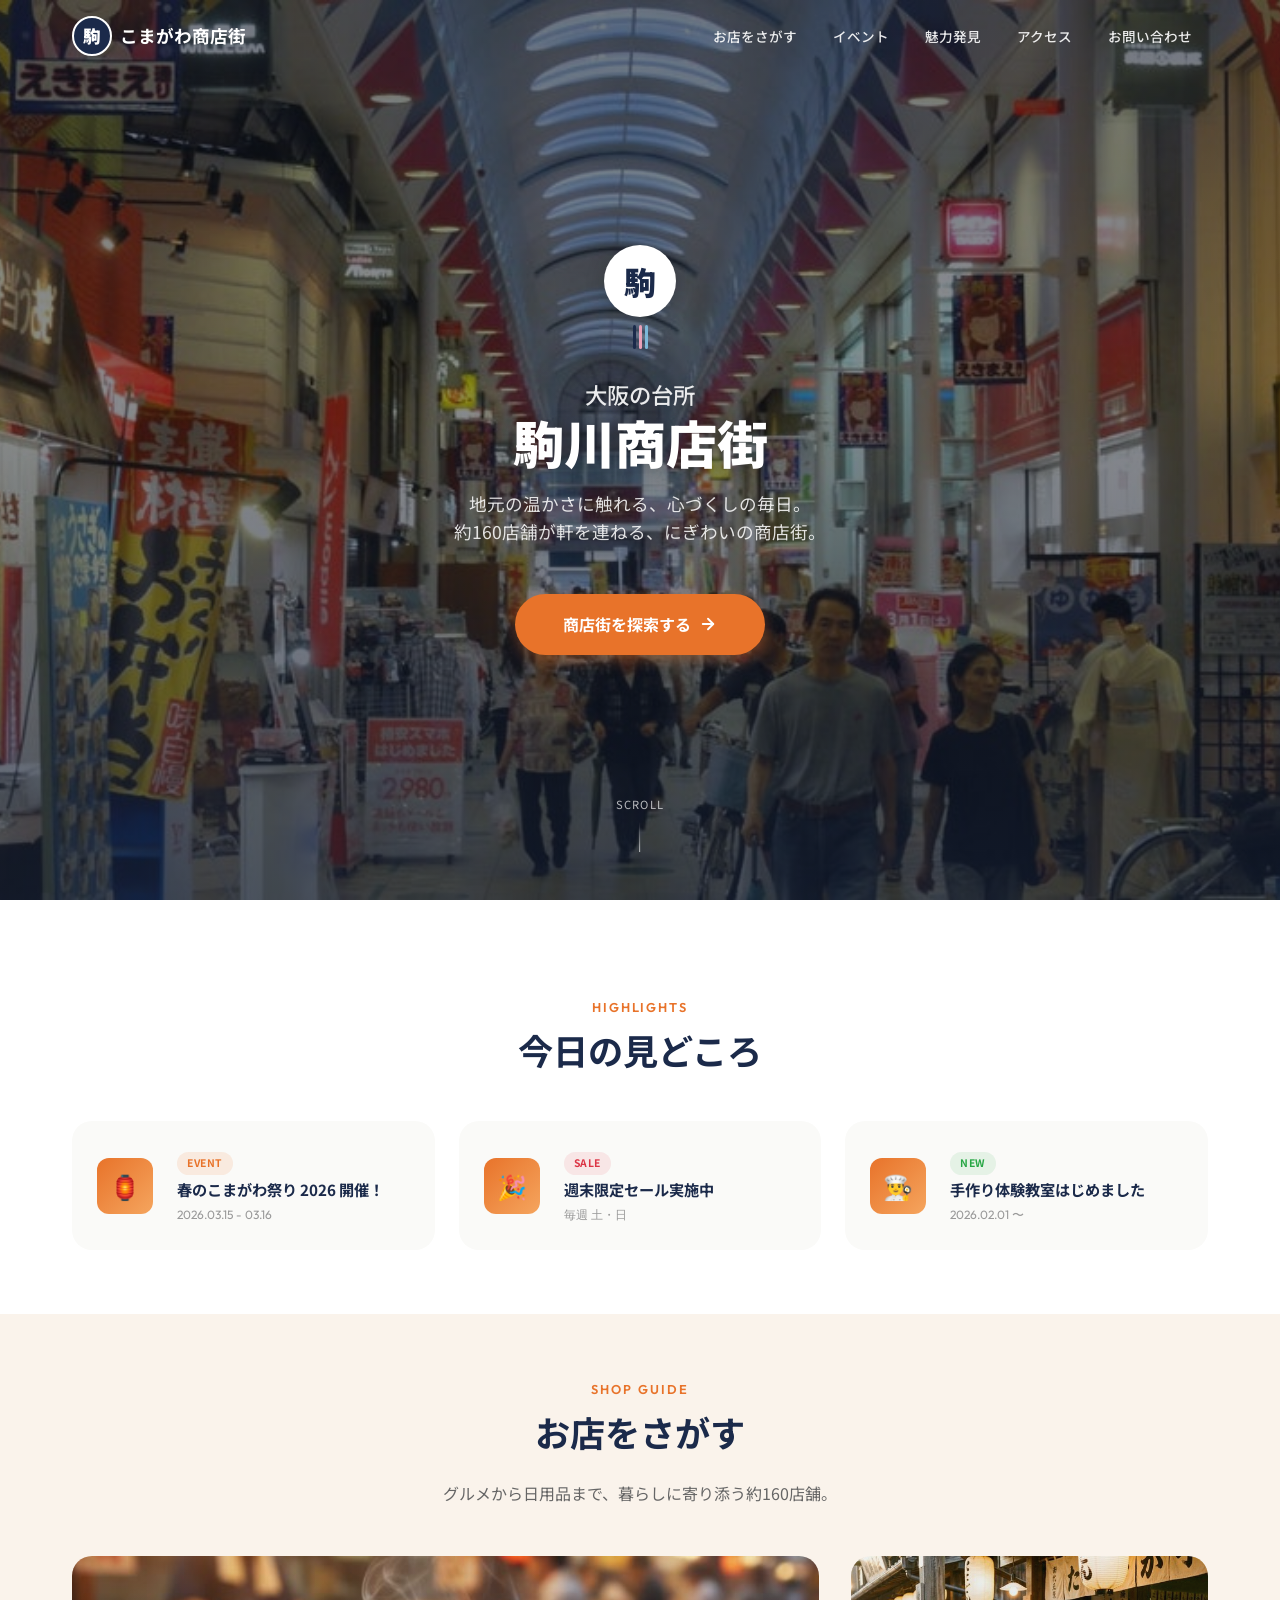
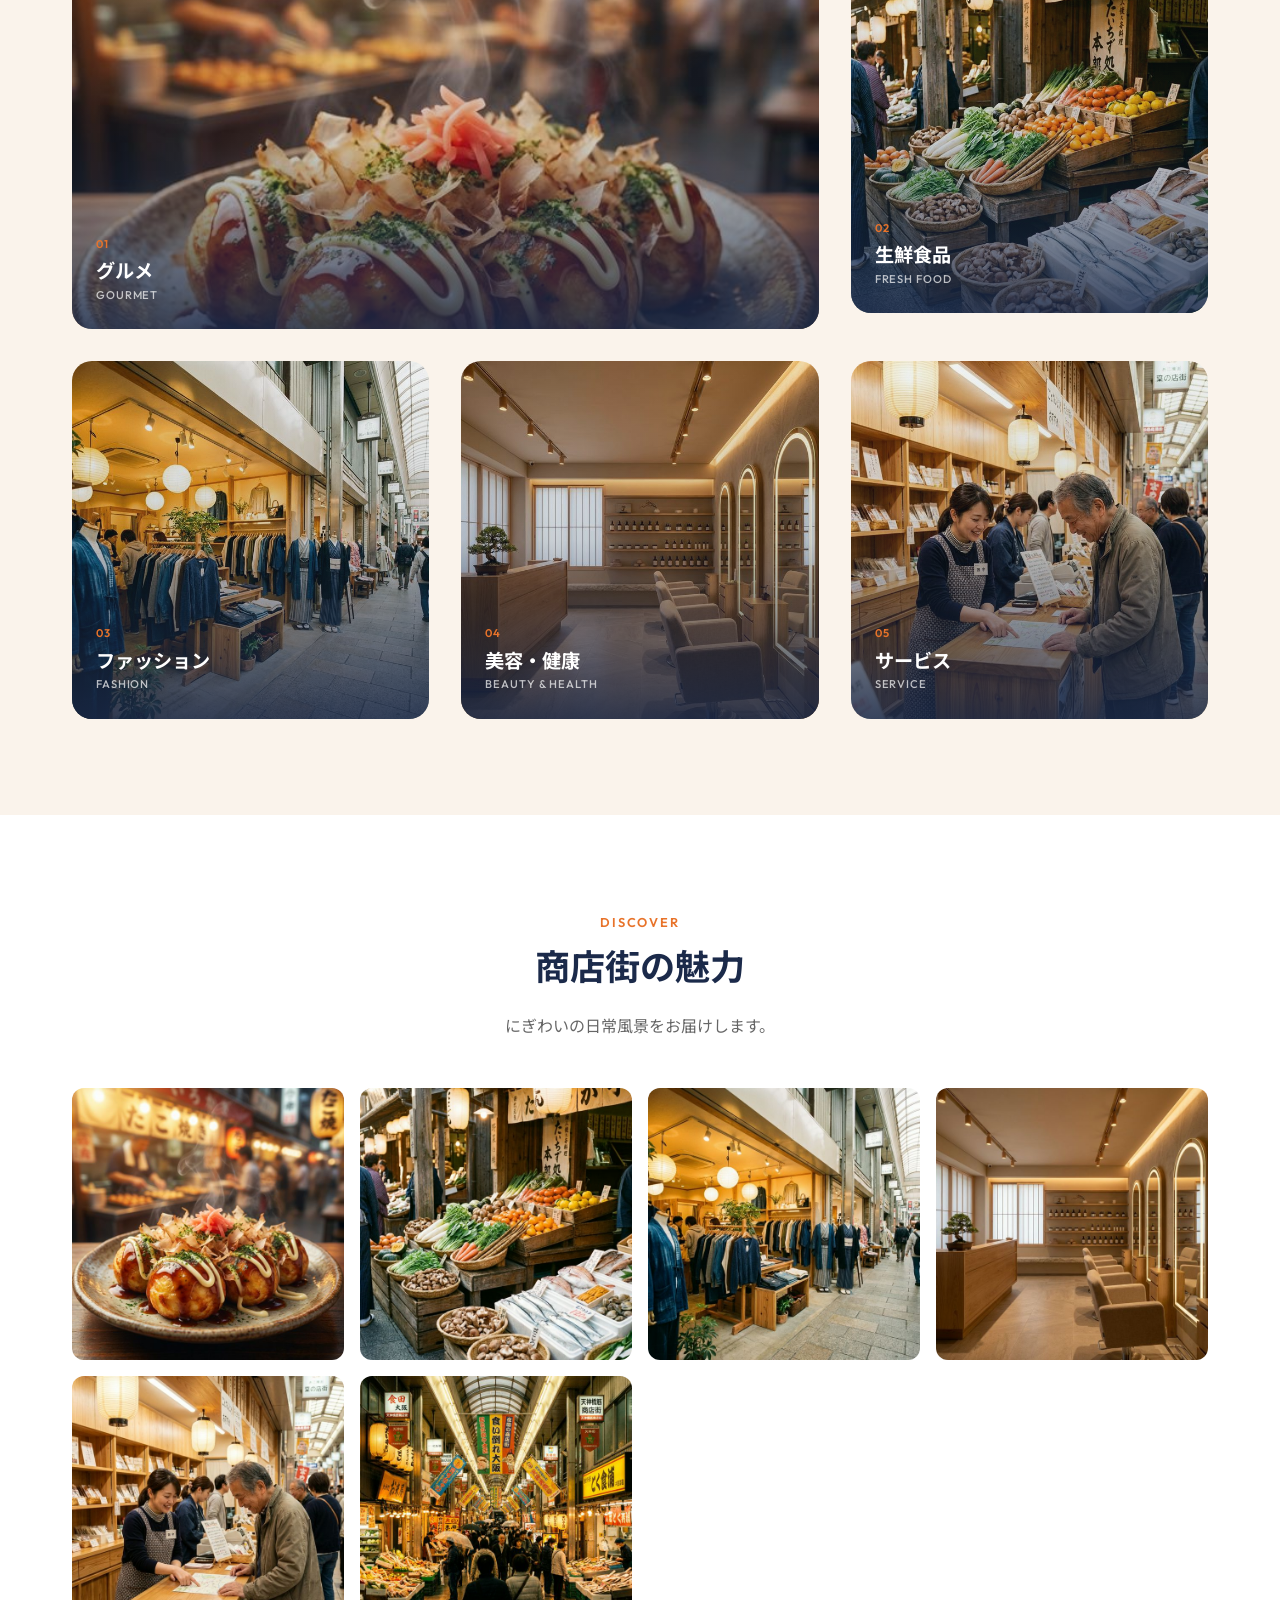
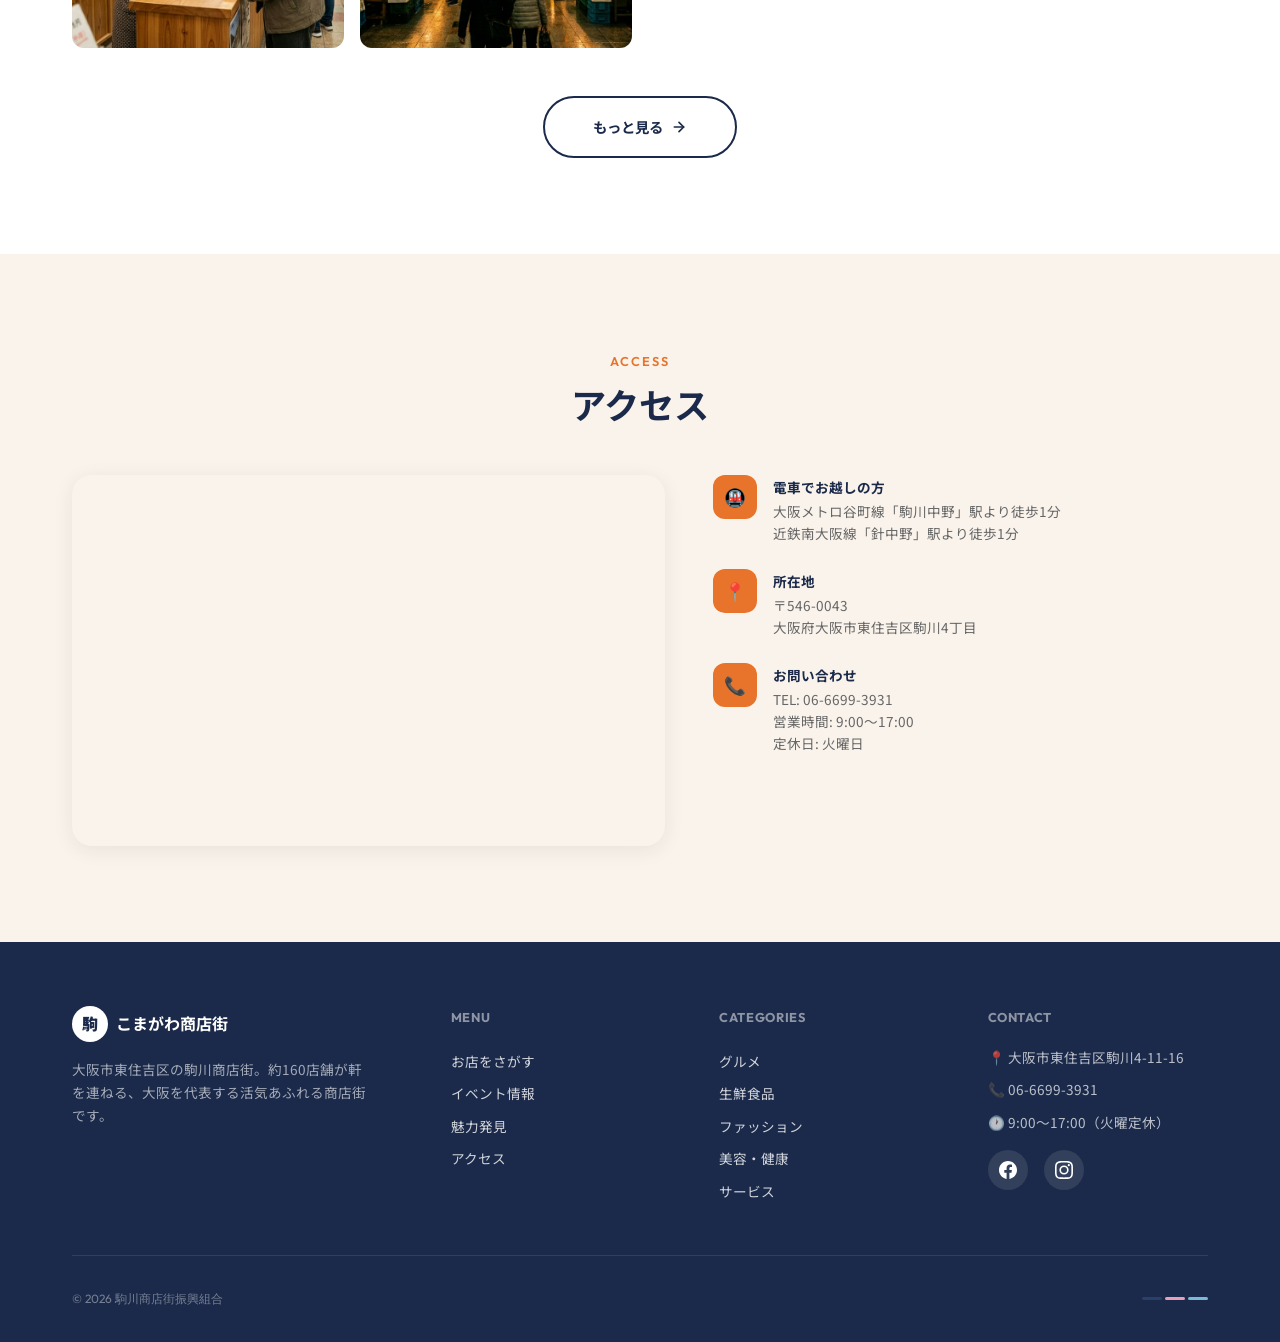
==== commit 4a5d98e8: "Update hero image to jpg and adjust html formatting" ====
--- a/index.html
+++ b/index.html
@@ -1,5 +1,6 @@
 <!DOCTYPE html>
 <html lang="ja">
+
 <head>
   <meta charset="UTF-8">
   <meta name="viewport" content="width=device-width, initial-scale=1.0">
@@ -12,9 +13,12 @@
   <meta property="og:url" content="https://komagawa.net/">
   <link rel="preconnect" href="https://fonts.googleapis.com">
   <link rel="preconnect" href="https://fonts.gstatic.com" crossorigin>
-  <link href="https://fonts.googleapis.com/css2?family=Noto+Sans+JP:wght@400;500;700;900&family=Outfit:wght@400;500;600;700&display=swap" rel="stylesheet">
+  <link
+    href="https://fonts.googleapis.com/css2?family=Noto+Sans+JP:wght@400;500;700;900&family=Outfit:wght@400;500;600;700&display=swap"
+    rel="stylesheet">
   <link rel="stylesheet" href="styles.css">
 </head>
+
 <body>
 
   <!-- ===== HEADER ===== -->
@@ -57,7 +61,7 @@
 
   <!-- ===== HERO ===== -->
   <section class="hero" id="hero">
-    <img src="images/hero.png" alt="駒川商店街の活気あふれる風景" class="hero-bg">
+    <img src="images/hero.jpg" alt="駒川商店街の活気あふれる風景" class="hero-bg">
     <div class="hero-overlay"></div>
 
     <div class="hero-content">
@@ -76,7 +80,11 @@
       <p class="hero-subtitle">地元の温かさに触れる、心づくしの毎日。<br>約160店舗が軒を連ねる、にぎわいの商店街。</p>
       <a href="#categories" class="hero-cta">
         商店街を探索する
-        <svg xmlns="http://www.w3.org/2000/svg" viewBox="0 0 24 24" fill="none" stroke="currentColor" stroke-width="2.5" stroke-linecap="round" stroke-linejoin="round"><path d="M5 12h14"/><path d="m12 5 7 7-7 7"/></svg>
+        <svg xmlns="http://www.w3.org/2000/svg" viewBox="0 0 24 24" fill="none" stroke="currentColor" stroke-width="2.5"
+          stroke-linecap="round" stroke-linejoin="round">
+          <path d="M5 12h14" />
+          <path d="m12 5 7 7-7 7" />
+        </svg>
       </a>
     </div>
 
@@ -143,7 +151,11 @@
             <p class="category-name-en">Gourmet</p>
           </div>
           <div class="category-arrow">
-            <svg xmlns="http://www.w3.org/2000/svg" width="16" height="16" viewBox="0 0 24 24" fill="none" stroke="currentColor" stroke-width="2.5" stroke-linecap="round" stroke-linejoin="round"><path d="M5 12h14"/><path d="m12 5 7 7-7 7"/></svg>
+            <svg xmlns="http://www.w3.org/2000/svg" width="16" height="16" viewBox="0 0 24 24" fill="none"
+              stroke="currentColor" stroke-width="2.5" stroke-linecap="round" stroke-linejoin="round">
+              <path d="M5 12h14" />
+              <path d="m12 5 7 7-7 7" />
+            </svg>
           </div>
         </a>
 
@@ -155,7 +167,11 @@
             <p class="category-name-en">Fresh Food</p>
           </div>
           <div class="category-arrow">
-            <svg xmlns="http://www.w3.org/2000/svg" width="16" height="16" viewBox="0 0 24 24" fill="none" stroke="currentColor" stroke-width="2.5" stroke-linecap="round" stroke-linejoin="round"><path d="M5 12h14"/><path d="m12 5 7 7-7 7"/></svg>
+            <svg xmlns="http://www.w3.org/2000/svg" width="16" height="16" viewBox="0 0 24 24" fill="none"
+              stroke="currentColor" stroke-width="2.5" stroke-linecap="round" stroke-linejoin="round">
+              <path d="M5 12h14" />
+              <path d="m12 5 7 7-7 7" />
+            </svg>
           </div>
         </a>
 
@@ -167,7 +183,11 @@
             <p class="category-name-en">Fashion</p>
           </div>
           <div class="category-arrow">
-            <svg xmlns="http://www.w3.org/2000/svg" width="16" height="16" viewBox="0 0 24 24" fill="none" stroke="currentColor" stroke-width="2.5" stroke-linecap="round" stroke-linejoin="round"><path d="M5 12h14"/><path d="m12 5 7 7-7 7"/></svg>
+            <svg xmlns="http://www.w3.org/2000/svg" width="16" height="16" viewBox="0 0 24 24" fill="none"
+              stroke="currentColor" stroke-width="2.5" stroke-linecap="round" stroke-linejoin="round">
+              <path d="M5 12h14" />
+              <path d="m12 5 7 7-7 7" />
+            </svg>
           </div>
         </a>
 
@@ -179,7 +199,11 @@
             <p class="category-name-en">Beauty & Health</p>
           </div>
           <div class="category-arrow">
-            <svg xmlns="http://www.w3.org/2000/svg" width="16" height="16" viewBox="0 0 24 24" fill="none" stroke="currentColor" stroke-width="2.5" stroke-linecap="round" stroke-linejoin="round"><path d="M5 12h14"/><path d="m12 5 7 7-7 7"/></svg>
+            <svg xmlns="http://www.w3.org/2000/svg" width="16" height="16" viewBox="0 0 24 24" fill="none"
+              stroke="currentColor" stroke-width="2.5" stroke-linecap="round" stroke-linejoin="round">
+              <path d="M5 12h14" />
+              <path d="m12 5 7 7-7 7" />
+            </svg>
           </div>
         </a>
 
@@ -191,7 +215,11 @@
             <p class="category-name-en">Service</p>
           </div>
           <div class="category-arrow">
-            <svg xmlns="http://www.w3.org/2000/svg" width="16" height="16" viewBox="0 0 24 24" fill="none" stroke="currentColor" stroke-width="2.5" stroke-linecap="round" stroke-linejoin="round"><path d="M5 12h14"/><path d="m12 5 7 7-7 7"/></svg>
+            <svg xmlns="http://www.w3.org/2000/svg" width="16" height="16" viewBox="0 0 24 24" fill="none"
+              stroke="currentColor" stroke-width="2.5" stroke-linecap="round" stroke-linejoin="round">
+              <path d="M5 12h14" />
+              <path d="m12 5 7 7-7 7" />
+            </svg>
           </div>
         </a>
       </div>
@@ -211,37 +239,61 @@
         <div class="gallery-item reveal">
           <img src="images/gourmet.png" alt="商店街の風景" loading="lazy">
           <div class="gallery-item-overlay">
-            <svg xmlns="http://www.w3.org/2000/svg" viewBox="0 0 24 24" fill="none" stroke="currentColor" stroke-width="2" stroke-linecap="round" stroke-linejoin="round"><circle cx="11" cy="11" r="8"/><path d="m21 21-4.3-4.3"/></svg>
+            <svg xmlns="http://www.w3.org/2000/svg" viewBox="0 0 24 24" fill="none" stroke="currentColor"
+              stroke-width="2" stroke-linecap="round" stroke-linejoin="round">
+              <circle cx="11" cy="11" r="8" />
+              <path d="m21 21-4.3-4.3" />
+            </svg>
           </div>
         </div>
         <div class="gallery-item reveal reveal-delay-1">
           <img src="images/fresh-food.png" alt="新鮮な食材" loading="lazy">
           <div class="gallery-item-overlay">
-            <svg xmlns="http://www.w3.org/2000/svg" viewBox="0 0 24 24" fill="none" stroke="currentColor" stroke-width="2" stroke-linecap="round" stroke-linejoin="round"><circle cx="11" cy="11" r="8"/><path d="m21 21-4.3-4.3"/></svg>
+            <svg xmlns="http://www.w3.org/2000/svg" viewBox="0 0 24 24" fill="none" stroke="currentColor"
+              stroke-width="2" stroke-linecap="round" stroke-linejoin="round">
+              <circle cx="11" cy="11" r="8" />
+              <path d="m21 21-4.3-4.3" />
+            </svg>
           </div>
         </div>
         <div class="gallery-item reveal reveal-delay-2">
           <img src="images/fashion.png" alt="おしゃれなお店" loading="lazy">
           <div class="gallery-item-overlay">
-            <svg xmlns="http://www.w3.org/2000/svg" viewBox="0 0 24 24" fill="none" stroke="currentColor" stroke-width="2" stroke-linecap="round" stroke-linejoin="round"><circle cx="11" cy="11" r="8"/><path d="m21 21-4.3-4.3"/></svg>
+            <svg xmlns="http://www.w3.org/2000/svg" viewBox="0 0 24 24" fill="none" stroke="currentColor"
+              stroke-width="2" stroke-linecap="round" stroke-linejoin="round">
+              <circle cx="11" cy="11" r="8" />
+              <path d="m21 21-4.3-4.3" />
+            </svg>
           </div>
         </div>
         <div class="gallery-item reveal reveal-delay-3">
           <img src="images/beauty.png" alt="くつろぎの空間" loading="lazy">
           <div class="gallery-item-overlay">
-            <svg xmlns="http://www.w3.org/2000/svg" viewBox="0 0 24 24" fill="none" stroke="currentColor" stroke-width="2" stroke-linecap="round" stroke-linejoin="round"><circle cx="11" cy="11" r="8"/><path d="m21 21-4.3-4.3"/></svg>
+            <svg xmlns="http://www.w3.org/2000/svg" viewBox="0 0 24 24" fill="none" stroke="currentColor"
+              stroke-width="2" stroke-linecap="round" stroke-linejoin="round">
+              <circle cx="11" cy="11" r="8" />
+              <path d="m21 21-4.3-4.3" />
+            </svg>
           </div>
         </div>
         <div class="gallery-item reveal">
           <img src="images/service.png" alt="あたたかい接客" loading="lazy">
           <div class="gallery-item-overlay">
-            <svg xmlns="http://www.w3.org/2000/svg" viewBox="0 0 24 24" fill="none" stroke="currentColor" stroke-width="2" stroke-linecap="round" stroke-linejoin="round"><circle cx="11" cy="11" r="8"/><path d="m21 21-4.3-4.3"/></svg>
+            <svg xmlns="http://www.w3.org/2000/svg" viewBox="0 0 24 24" fill="none" stroke="currentColor"
+              stroke-width="2" stroke-linecap="round" stroke-linejoin="round">
+              <circle cx="11" cy="11" r="8" />
+              <path d="m21 21-4.3-4.3" />
+            </svg>
           </div>
         </div>
         <div class="gallery-item reveal reveal-delay-1">
           <img src="images/hero.png" alt="にぎわう商店街" loading="lazy">
           <div class="gallery-item-overlay">
-            <svg xmlns="http://www.w3.org/2000/svg" viewBox="0 0 24 24" fill="none" stroke="currentColor" stroke-width="2" stroke-linecap="round" stroke-linejoin="round"><circle cx="11" cy="11" r="8"/><path d="m21 21-4.3-4.3"/></svg>
+            <svg xmlns="http://www.w3.org/2000/svg" viewBox="0 0 24 24" fill="none" stroke="currentColor"
+              stroke-width="2" stroke-linecap="round" stroke-linejoin="round">
+              <circle cx="11" cy="11" r="8" />
+              <path d="m21 21-4.3-4.3" />
+            </svg>
           </div>
         </div>
       </div>
@@ -249,7 +301,11 @@
       <div class="gallery-more reveal">
         <a href="#" class="btn-outline">
           もっと見る
-          <svg xmlns="http://www.w3.org/2000/svg" width="16" height="16" viewBox="0 0 24 24" fill="none" stroke="currentColor" stroke-width="2.5" stroke-linecap="round" stroke-linejoin="round"><path d="M5 12h14"/><path d="m12 5 7 7-7 7"/></svg>
+          <svg xmlns="http://www.w3.org/2000/svg" width="16" height="16" viewBox="0 0 24 24" fill="none"
+            stroke="currentColor" stroke-width="2.5" stroke-linecap="round" stroke-linejoin="round">
+            <path d="M5 12h14" />
+            <path d="m12 5 7 7-7 7" />
+          </svg>
         </a>
       </div>
     </div>
@@ -267,10 +323,7 @@
         <div class="access-map reveal">
           <iframe
             src="https://www.google.com/maps/embed?pb=!1m18!1m12!1m3!1d3282.0!2d135.5290147!3d34.6213475!2m3!1f0!2f0!3f0!3m2!1i1024!2i768!4f13.1!3m3!1m2!1s0x6000de843fb2a0e5%3A0x6c18db83223bc1f5!2z6aeS5bed5ZWG5bqX6KGX!5e0!3m2!1sja!2sjp!4v1700000000000!5m2!1sja!2sjp"
-            allowfullscreen=""
-            loading="lazy"
-            referrerpolicy="no-referrer-when-downgrade"
-            title="駒川商店街の地図">
+            allowfullscreen="" loading="lazy" referrerpolicy="no-referrer-when-downgrade" title="駒川商店街の地図">
           </iframe>
         </div>
 
@@ -340,11 +393,18 @@
             <p>🕐 9:00〜17:00（火曜定休）</p>
           </div>
           <div class="footer-social">
-            <a href="https://www.facebook.com/komanaka/" target="_blank" rel="noopener noreferrer" aria-label="Facebook">
-              <svg xmlns="http://www.w3.org/2000/svg" width="18" height="18" viewBox="0 0 24 24" fill="currentColor"><path d="M24 12.073c0-6.627-5.373-12-12-12s-12 5.373-12 12c0 5.99 4.388 10.954 10.125 11.854v-8.385H7.078v-3.47h3.047V9.43c0-3.007 1.792-4.669 4.533-4.669 1.312 0 2.686.235 2.686.235v2.953H15.83c-1.491 0-1.956.925-1.956 1.874v2.25h3.328l-.532 3.47h-2.796v8.385C19.612 23.027 24 18.062 24 12.073z"/></svg>
+            <a href="https://www.facebook.com/komanaka/" target="_blank" rel="noopener noreferrer"
+              aria-label="Facebook">
+              <svg xmlns="http://www.w3.org/2000/svg" width="18" height="18" viewBox="0 0 24 24" fill="currentColor">
+                <path
+                  d="M24 12.073c0-6.627-5.373-12-12-12s-12 5.373-12 12c0 5.99 4.388 10.954 10.125 11.854v-8.385H7.078v-3.47h3.047V9.43c0-3.007 1.792-4.669 4.533-4.669 1.312 0 2.686.235 2.686.235v2.953H15.83c-1.491 0-1.956.925-1.956 1.874v2.25h3.328l-.532 3.47h-2.796v8.385C19.612 23.027 24 18.062 24 12.073z" />
+              </svg>
             </a>
             <a href="#" aria-label="Instagram">
-              <svg xmlns="http://www.w3.org/2000/svg" width="18" height="18" viewBox="0 0 24 24" fill="currentColor"><path d="M12 2.163c3.204 0 3.584.012 4.85.07 3.252.148 4.771 1.691 4.919 4.919.058 1.265.069 1.645.069 4.849 0 3.205-.012 3.584-.069 4.849-.149 3.225-1.664 4.771-4.919 4.919-1.266.058-1.644.07-4.85.07-3.204 0-3.584-.012-4.849-.07-3.26-.149-4.771-1.699-4.919-4.92-.058-1.265-.07-1.644-.07-4.849 0-3.204.013-3.583.07-4.849.149-3.227 1.664-4.771 4.919-4.919 1.266-.057 1.645-.069 4.849-.069zM12 0C8.741 0 8.333.014 7.053.072 2.695.272.273 2.69.073 7.052.014 8.333 0 8.741 0 12c0 3.259.014 3.668.072 4.948.2 4.358 2.618 6.78 6.98 6.98C8.333 23.986 8.741 24 12 24c3.259 0 3.668-.014 4.948-.072 4.354-.2 6.782-2.618 6.979-6.98.059-1.28.073-1.689.073-4.948 0-3.259-.014-3.667-.072-4.947-.196-4.354-2.617-6.78-6.979-6.98C15.668.014 15.259 0 12 0zm0 5.838a6.162 6.162 0 100 12.324 6.162 6.162 0 000-12.324zM12 16a4 4 0 110-8 4 4 0 010 8zm6.406-11.845a1.44 1.44 0 100 2.881 1.44 1.44 0 000-2.881z"/></svg>
+              <svg xmlns="http://www.w3.org/2000/svg" width="18" height="18" viewBox="0 0 24 24" fill="currentColor">
+                <path
+                  d="M12 2.163c3.204 0 3.584.012 4.85.07 3.252.148 4.771 1.691 4.919 4.919.058 1.265.069 1.645.069 4.849 0 3.205-.012 3.584-.069 4.849-.149 3.225-1.664 4.771-4.919 4.919-1.266.058-1.644.07-4.85.07-3.204 0-3.584-.012-4.849-.07-3.26-.149-4.771-1.699-4.919-4.92-.058-1.265-.07-1.644-.07-4.849 0-3.204.013-3.583.07-4.849.149-3.227 1.664-4.771 4.919-4.919 1.266-.057 1.645-.069 4.849-.069zM12 0C8.741 0 8.333.014 7.053.072 2.695.272.273 2.69.073 7.052.014 8.333 0 8.741 0 12c0 3.259.014 3.668.072 4.948.2 4.358 2.618 6.78 6.98 6.98C8.333 23.986 8.741 24 12 24c3.259 0 3.668-.014 4.948-.072 4.354-.2 6.782-2.618 6.979-6.98.059-1.28.073-1.689.073-4.948 0-3.259-.014-3.667-.072-4.947-.196-4.354-2.617-6.78-6.979-6.98C15.668.014 15.259 0 12 0zm0 5.838a6.162 6.162 0 100 12.324 6.162 6.162 0 000-12.324zM12 16a4 4 0 110-8 4 4 0 010 8zm6.406-11.845a1.44 1.44 0 100 2.881 1.44 1.44 0 000-2.881z" />
+              </svg>
             </a>
           </div>
         </div>
@@ -363,4 +423,5 @@
 
   <script src="app.js"></script>
 </body>
-</html>
+
+</html>
